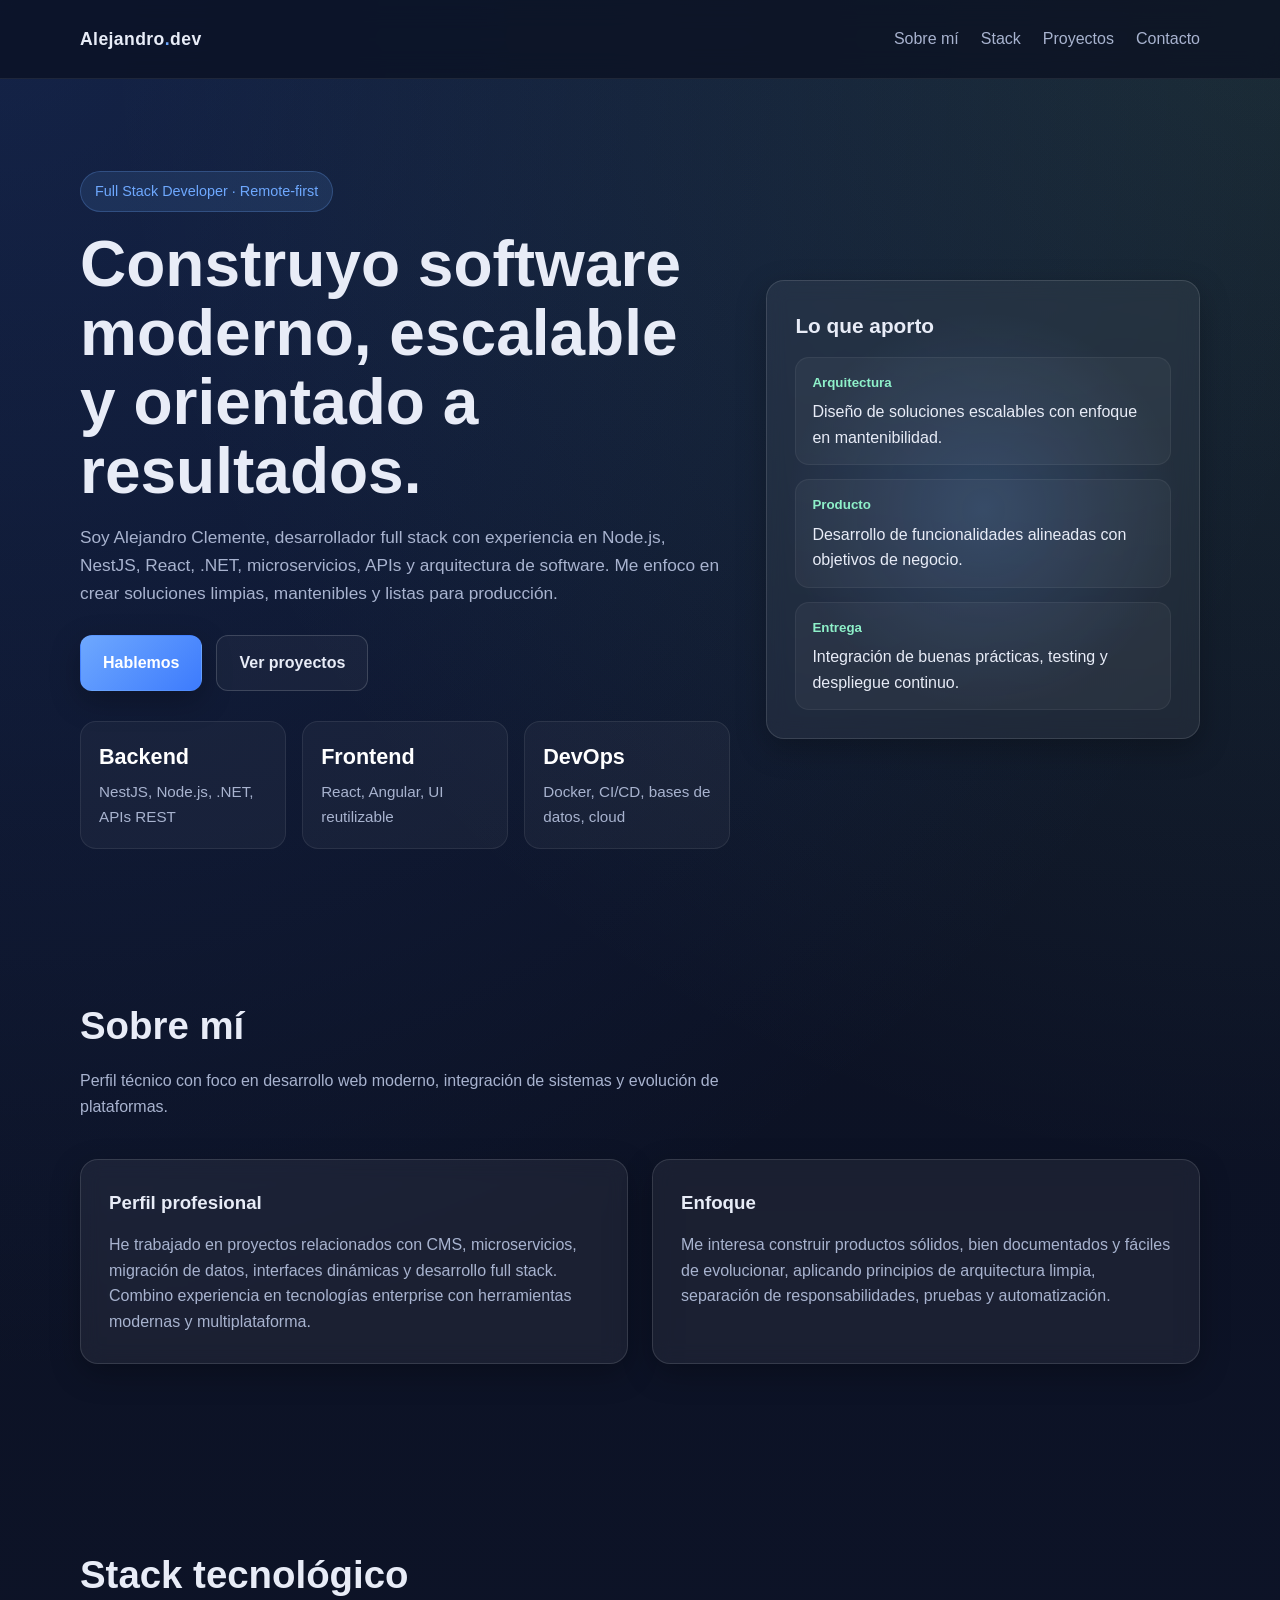
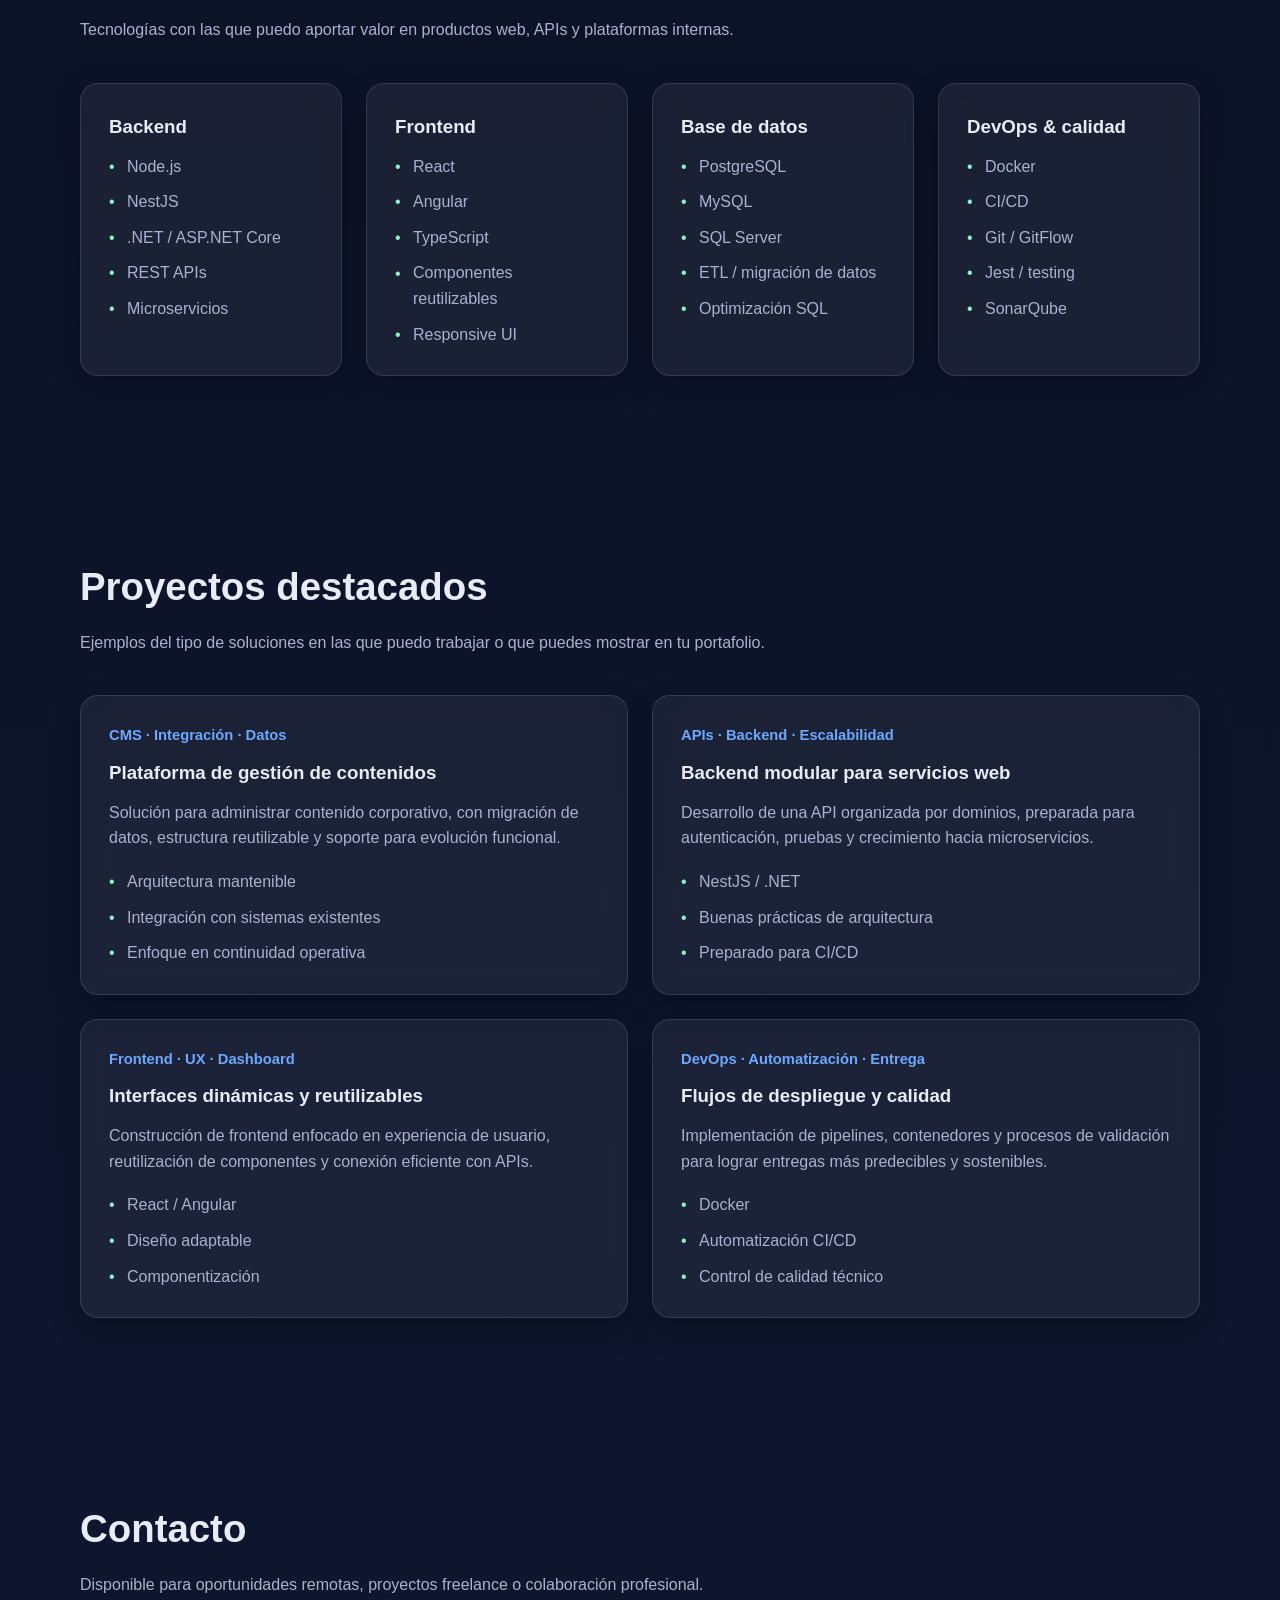
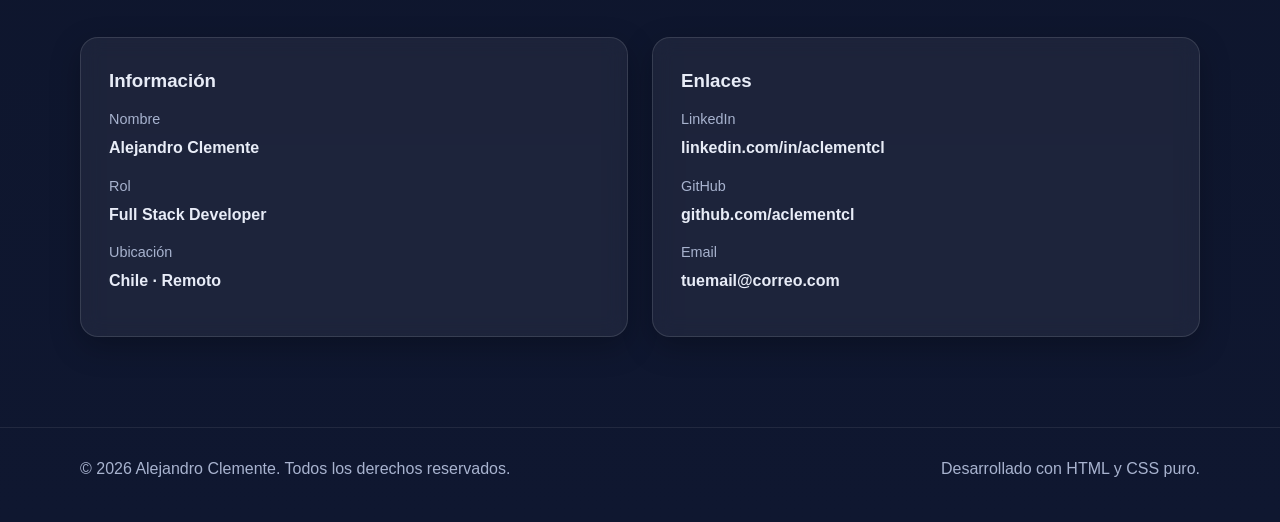
==== index.html @ 904a1b45 "Initial commit" ====
<!DOCTYPE html>
<html lang="es">

<head>
    <meta charset="UTF-8" />
    <meta name="viewport" content="width=device-width, initial-scale=1.0" />
    <title>Alejandro Clemente | Full Stack Developer</title>
    <meta name="description"
        content="Portafolio profesional de Alejandro Clemente, Full Stack Developer especializado en Node.js, NestJS, React, .NET y arquitectura de software." />
    <link rel="stylesheet" href="styles.css">
</head>

<body>
    <header>
        <div class="container nav">
            <a href="#" class="logo">Alejandro<span>.</span>dev</a>
            <nav class="nav-links">
                <a href="#sobre-mi">Sobre mí</a>
                <a href="#skills">Stack</a>
                <a href="#proyectos">Proyectos</a>
                <a href="#contacto">Contacto</a>
            </nav>
        </div>
    </header>

    <main>
        <section class="hero">
            <div class="container hero-wrap">
                <div>
                    <div class="tag">Full Stack Developer · Remote-first</div>
                    <h1>Construyo software moderno, escalable y orientado a resultados.</h1>
                    <p>
                        Soy Alejandro Clemente, desarrollador full stack con experiencia en
                        Node.js, NestJS, React, .NET, microservicios, APIs y arquitectura de software.
                        Me enfoco en crear soluciones limpias, mantenibles y listas para producción.
                    </p>

                    <div class="hero-actions">
                        <a class="btn btn-primary" href="#contacto">Hablemos</a>
                        <a class="btn btn-secondary" href="#proyectos">Ver proyectos</a>
                    </div>

                    <div class="hero-stats">
                        <div class="stat">
                            <strong>Backend</strong>
                            <span>NestJS, Node.js, .NET, APIs REST</span>
                        </div>
                        <div class="stat">
                            <strong>Frontend</strong>
                            <span>React, Angular, UI reutilizable</span>
                        </div>
                        <div class="stat">
                            <strong>DevOps</strong>
                            <span>Docker, CI/CD, bases de datos, cloud</span>
                        </div>
                    </div>
                </div>

                <aside class="card hero-card">
                    <div class="hero-card-content">
                        <h3>Lo que aporto</h3>
                        <ul class="hero-list">
                            <li>
                                <small>Arquitectura</small>
                                Diseño de soluciones escalables con enfoque en mantenibilidad.
                            </li>
                            <li>
                                <small>Producto</small>
                                Desarrollo de funcionalidades alineadas con objetivos de negocio.
                            </li>
                            <li>
                                <small>Entrega</small>
                                Integración de buenas prácticas, testing y despliegue continuo.
                            </li>
                        </ul>
                    </div>
                </aside>
            </div>
        </section>

        <section id="sobre-mi" class="section">
            <div class="container">
                <h2 class="section-title">Sobre mí</h2>
                <p class="section-subtitle">
                    Perfil técnico con foco en desarrollo web moderno, integración de sistemas y evolución de
                    plataformas.
                </p>

                <div class="grid about-grid">
                    <div class="card">
                        <h3 style="margin-bottom: 14px;">Perfil profesional</h3>
                        <p style="color: var(--muted);">
                            He trabajado en proyectos relacionados con CMS, microservicios, migración de datos,
                            interfaces dinámicas y desarrollo full stack. Combino experiencia en tecnologías
                            enterprise con herramientas modernas y multiplataforma.
                        </p>
                    </div>

                    <div class="card">
                        <h3 style="margin-bottom: 14px;">Enfoque</h3>
                        <p style="color: var(--muted);">
                            Me interesa construir productos sólidos, bien documentados y fáciles de evolucionar,
                            aplicando principios de arquitectura limpia, separación de responsabilidades,
                            pruebas y automatización.
                        </p>
                    </div>
                </div>
            </div>
        </section>

        <section id="skills" class="section">
            <div class="container">
                <h2 class="section-title">Stack tecnológico</h2>
                <p class="section-subtitle">
                    Tecnologías con las que puedo aportar valor en productos web, APIs y plataformas internas.
                </p>

                <div class="grid skills-grid">
                    <div class="card skill-card">
                        <h3>Backend</h3>
                        <ul class="skill-list">
                            <li>Node.js</li>
                            <li>NestJS</li>
                            <li>.NET / ASP.NET Core</li>
                            <li>REST APIs</li>
                            <li>Microservicios</li>
                        </ul>
                    </div>

                    <div class="card skill-card">
                        <h3>Frontend</h3>
                        <ul class="skill-list">
                            <li>React</li>
                            <li>Angular</li>
                            <li>TypeScript</li>
                            <li>Componentes reutilizables</li>
                            <li>Responsive UI</li>
                        </ul>
                    </div>

                    <div class="card skill-card">
                        <h3>Base de datos</h3>
                        <ul class="skill-list">
                            <li>PostgreSQL</li>
                            <li>MySQL</li>
                            <li>SQL Server</li>
                            <li>ETL / migración de datos</li>
                            <li>Optimización SQL</li>
                        </ul>
                    </div>

                    <div class="card skill-card">
                        <h3>DevOps & calidad</h3>
                        <ul class="skill-list">
                            <li>Docker</li>
                            <li>CI/CD</li>
                            <li>Git / GitFlow</li>
                            <li>Jest / testing</li>
                            <li>SonarQube</li>
                        </ul>
                    </div>
                </div>
            </div>
        </section>

        <section id="proyectos" class="section">
            <div class="container">
                <h2 class="section-title">Proyectos destacados</h2>
                <p class="section-subtitle">
                    Ejemplos del tipo de soluciones en las que puedo trabajar o que puedes mostrar en tu portafolio.
                </p>

                <div class="grid projects-grid">
                    <article class="card project-card">
                        <div class="project-meta">CMS · Integración · Datos</div>
                        <h3>Plataforma de gestión de contenidos</h3>
                        <p>
                            Solución para administrar contenido corporativo, con migración de datos,
                            estructura reutilizable y soporte para evolución funcional.
                        </p>
                        <ul class="project-list">
                            <li>Arquitectura mantenible</li>
                            <li>Integración con sistemas existentes</li>
                            <li>Enfoque en continuidad operativa</li>
                        </ul>
                    </article>

                    <article class="card project-card">
                        <div class="project-meta">APIs · Backend · Escalabilidad</div>
                        <h3>Backend modular para servicios web</h3>
                        <p>
                            Desarrollo de una API organizada por dominios, preparada para autenticación,
                            pruebas y crecimiento hacia microservicios.
                        </p>
                        <ul class="project-list">
                            <li>NestJS / .NET</li>
                            <li>Buenas prácticas de arquitectura</li>
                            <li>Preparado para CI/CD</li>
                        </ul>
                    </article>

                    <article class="card project-card">
                        <div class="project-meta">Frontend · UX · Dashboard</div>
                        <h3>Interfaces dinámicas y reutilizables</h3>
                        <p>
                            Construcción de frontend enfocado en experiencia de usuario, reutilización
                            de componentes y conexión eficiente con APIs.
                        </p>
                        <ul class="project-list">
                            <li>React / Angular</li>
                            <li>Diseño adaptable</li>
                            <li>Componentización</li>
                        </ul>
                    </article>

                    <article class="card project-card">
                        <div class="project-meta">DevOps · Automatización · Entrega</div>
                        <h3>Flujos de despliegue y calidad</h3>
                        <p>
                            Implementación de pipelines, contenedores y procesos de validación para
                            lograr entregas más predecibles y sostenibles.
                        </p>
                        <ul class="project-list">
                            <li>Docker</li>
                            <li>Automatización CI/CD</li>
                            <li>Control de calidad técnico</li>
                        </ul>
                    </article>
                </div>
            </div>
        </section>

        <section id="contacto" class="section">
            <div class="container">
                <h2 class="section-title">Contacto</h2>
                <p class="section-subtitle">
                    Disponible para oportunidades remotas, proyectos freelance o colaboración profesional.
                </p>

                <div class="grid contact-grid">
                    <div class="card contact-card">
                        <h3>Información</h3>
                        <div class="contact-item">
                            <span class="contact-label">Nombre</span>
                            <span class="contact-value">Alejandro Clemente</span>
                        </div>
                        <div class="contact-item">
                            <span class="contact-label">Rol</span>
                            <span class="contact-value">Full Stack Developer</span>
                        </div>
                        <div class="contact-item">
                            <span class="contact-label">Ubicación</span>
                            <span class="contact-value">Chile · Remoto</span>
                        </div>
                    </div>

                    <div class="card contact-card">
                        <h3>Enlaces</h3>
                        <div class="contact-item">
                            <span class="contact-label">LinkedIn</span>
                            <a class="contact-value" href="https://linkedin.com/in/aclementcl" target="_blank"
                                rel="noopener noreferrer">
                                linkedin.com/in/aclementcl
                            </a>
                        </div>
                        <div class="contact-item">
                            <span class="contact-label">GitHub</span>
                            <a class="contact-value" href="https://github.com/aclementcl" target="_blank"
                                rel="noopener noreferrer">
                                github.com/aclementcl
                            </a>
                        </div>
                        <div class="contact-item">
                            <span class="contact-label">Email</span>
                            <a class="contact-value" href="mailto:tuemail@correo.com">
                                tuemail@correo.com
                            </a>
                        </div>
                    </div>
                </div>
            </div>
        </section>
    </main>

    <footer>
        <div class="container footer-wrap">
            <span>© 2026 Alejandro Clemente. Todos los derechos reservados.</span>
            <span>Desarrollado con HTML y CSS puro.</span>
        </div>
    </footer>
</body>

</html>
---- styles.css ----
:root {
    --bg: #0b1020;
    --bg-soft: #121a31;
    --card: rgba(255, 255, 255, 0.06);
    --card-border: rgba(255, 255, 255, 0.12);
    --text: #e8ecf7;
    --muted: #a8b3cf;
    --primary: #6ea8fe;
    --primary-strong: #3d7bfd;
    --accent: #8ef0c9;
    --shadow: 0 10px 30px rgba(0, 0, 0, 0.25);
    --max-width: 1120px;
    --radius: 18px;
}

* {
    box-sizing: border-box;
    margin: 0;
    padding: 0;
}

html {
    scroll-behavior: smooth;
}

body {
    font-family: Inter, -apple-system, BlinkMacSystemFont, "Segoe UI", Roboto, sans-serif;
    background:
        radial-gradient(circle at top left, rgba(61, 123, 253, 0.18), transparent 35%),
        radial-gradient(circle at top right, rgba(142, 240, 201, 0.12), transparent 30%),
        linear-gradient(180deg, #0b1020 0%, #0f1730 100%);
    color: var(--text);
    line-height: 1.6;
}

a {
    color: inherit;
    text-decoration: none;
}

img {
    max-width: 100%;
    display: block;
}

.container {
    width: min(92%, var(--max-width));
    margin: 0 auto;
}

.section {
    padding: 90px 0;
}

.section-title {
    font-size: clamp(1.8rem, 3vw, 2.5rem);
    margin-bottom: 12px;
}

.section-subtitle {
    color: var(--muted);
    max-width: 720px;
    margin-bottom: 40px;
}

.tag {
    display: inline-flex;
    align-items: center;
    gap: 8px;
    background: rgba(110, 168, 254, 0.12);
    border: 1px solid rgba(110, 168, 254, 0.25);
    color: var(--primary);
    padding: 8px 14px;
    border-radius: 999px;
    font-size: 0.9rem;
    margin-bottom: 18px;
}

.btn {
    display: inline-block;
    padding: 14px 22px;
    border-radius: 12px;
    font-weight: 600;
    transition: 0.25s ease;
    border: 1px solid transparent;
}

.btn-primary {
    background: linear-gradient(135deg, var(--primary), var(--primary-strong));
    color: white;
    box-shadow: var(--shadow);
}

.btn-primary:hover {
    transform: translateY(-2px);
    filter: brightness(1.05);
}

.btn-secondary {
    border-color: rgba(255, 255, 255, 0.16);
    background: rgba(255, 255, 255, 0.04);
    color: var(--text);
}

.btn-secondary:hover {
    transform: translateY(-2px);
    border-color: rgba(255, 255, 255, 0.28);
}

.grid {
    display: grid;
    gap: 24px;
}

.card {
    background: var(--card);
    border: 1px solid var(--card-border);
    border-radius: var(--radius);
    padding: 28px;
    backdrop-filter: blur(10px);
    box-shadow: var(--shadow);
}

header {
    position: sticky;
    top: 0;
    z-index: 20;
    background: rgba(11, 16, 32, 0.72);
    backdrop-filter: blur(14px);
    border-bottom: 1px solid rgba(255, 255, 255, 0.08);
}

.nav {
    display: flex;
    justify-content: space-between;
    align-items: center;
    min-height: 78px;
}

.logo {
    font-weight: 800;
    letter-spacing: 0.4px;
    font-size: 1.1rem;
}

.logo span {
    color: var(--primary);
}

.nav-links {
    display: flex;
    gap: 22px;
    align-items: center;
}

.nav-links a {
    color: var(--muted);
    font-weight: 500;
    transition: 0.2s ease;
}

.nav-links a:hover {
    color: var(--text);
}

.hero {
    padding: 92px 0 56px;
}

.hero-wrap {
    display: grid;
    grid-template-columns: 1.2fr 0.8fr;
    gap: 36px;
    align-items: center;
}

.hero h1 {
    font-size: clamp(2.5rem, 5vw, 4.5rem);
    line-height: 1.08;
    margin-bottom: 18px;
}

.hero p {
    color: var(--muted);
    font-size: 1.08rem;
    max-width: 760px;
    margin-bottom: 28px;
}

.hero-actions {
    display: flex;
    flex-wrap: wrap;
    gap: 14px;
    margin-bottom: 30px;
}

.hero-stats {
    display: grid;
    grid-template-columns: repeat(3, 1fr);
    gap: 16px;
    margin-top: 16px;
}

.stat {
    padding: 18px;
    border-radius: 16px;
    background: rgba(255, 255, 255, 0.04);
    border: 1px solid rgba(255, 255, 255, 0.08);
}

.stat strong {
    display: block;
    font-size: 1.35rem;
    margin-bottom: 4px;
    color: white;
}

.stat span {
    color: var(--muted);
    font-size: 0.95rem;
}

.hero-card {
    position: relative;
    overflow: hidden;
}

.hero-card::before {
    content: "";
    position: absolute;
    inset: -40%;
    background: radial-gradient(circle, rgba(110, 168, 254, 0.18), transparent 35%);
    pointer-events: none;
}

.hero-card-content {
    position: relative;
    z-index: 1;
}

.hero-card h3 {
    margin-bottom: 14px;
    font-size: 1.3rem;
}

.hero-list {
    list-style: none;
    display: grid;
    gap: 14px;
}

.hero-list li {
    padding: 14px 16px;
    background: rgba(255, 255, 255, 0.04);
    border-radius: 14px;
    border: 1px solid rgba(255, 255, 255, 0.06);
}

.hero-list small {
    display: block;
    color: var(--accent);
    margin-bottom: 6px;
    font-weight: 600;
}

.about-grid,
.projects-grid,
.contact-grid {
    grid-template-columns: repeat(2, 1fr);
}

.skills-grid {
    grid-template-columns: repeat(4, 1fr);
}

.skill-card h3,
.project-card h3,
.contact-card h3 {
    margin-bottom: 12px;
}

.skill-list,
.project-list {
    list-style: none;
    display: grid;
    gap: 10px;
}

.skill-list li,
.project-list li {
    color: var(--muted);
    position: relative;
    padding-left: 18px;
}

.skill-list li::before,
.project-list li::before {
    content: "•";
    position: absolute;
    left: 0;
    color: var(--accent);
}

.project-meta {
    color: var(--primary);
    font-size: 0.92rem;
    font-weight: 600;
    margin-bottom: 10px;
}

.project-card p {
    color: var(--muted);
    margin-bottom: 18px;
}

.contact-item {
    margin-bottom: 14px;
}

.contact-label {
    display: block;
    color: var(--muted);
    font-size: 0.9rem;
    margin-bottom: 4px;
}

.contact-value {
    font-weight: 600;
    color: var(--text);
}

footer {
    padding: 28px 0 40px;
    color: var(--muted);
    border-top: 1px solid rgba(255, 255, 255, 0.08);
}

.footer-wrap {
    display: flex;
    justify-content: space-between;
    gap: 16px;
    flex-wrap: wrap;
}

@media (max-width: 980px) {

    .hero-wrap,
    .about-grid,
    .projects-grid,
    .contact-grid,
    .skills-grid {
        grid-template-columns: 1fr;
    }

    .hero-stats {
        grid-template-columns: 1fr;
    }
}

@media (max-width: 720px) {
    .nav {
        flex-direction: column;
        gap: 14px;
        padding: 16px 0;
    }

    .nav-links {
        flex-wrap: wrap;
        justify-content: center;
    }

    .hero {
        padding-top: 60px;
    }
}
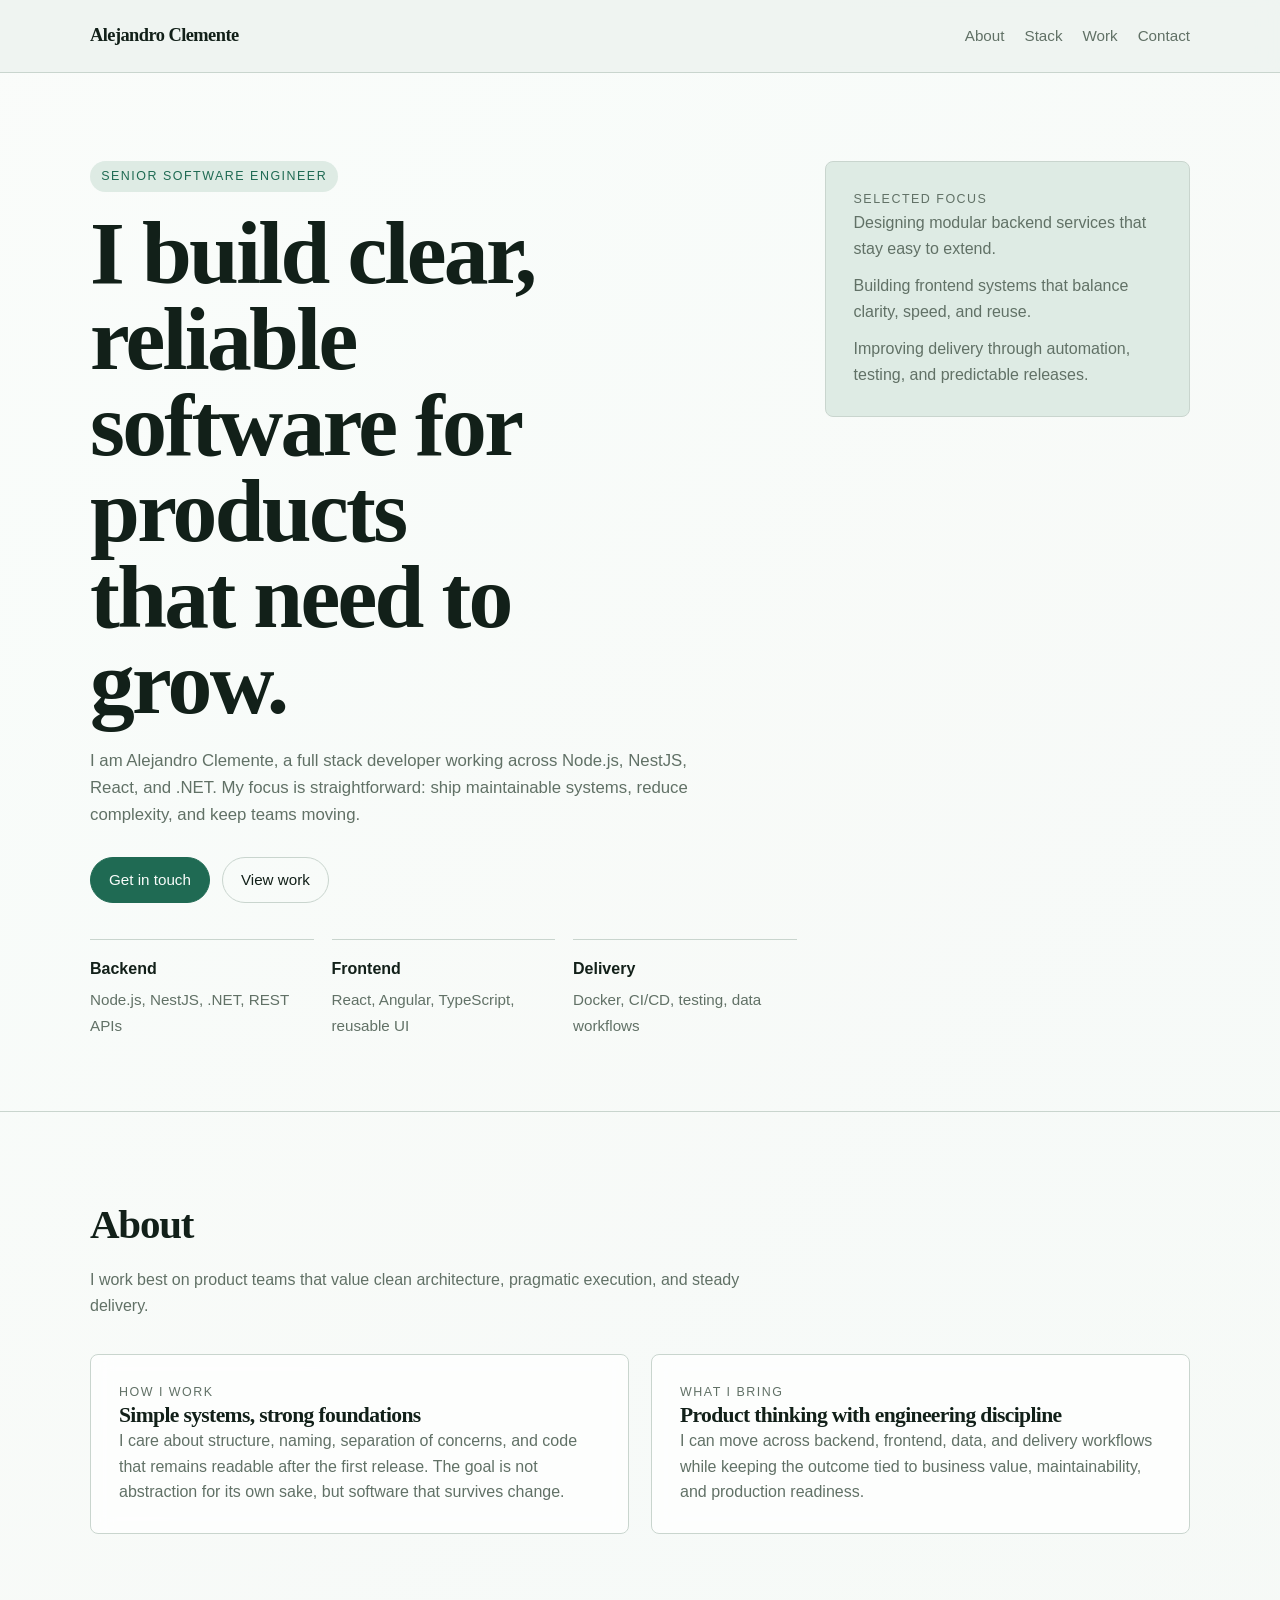
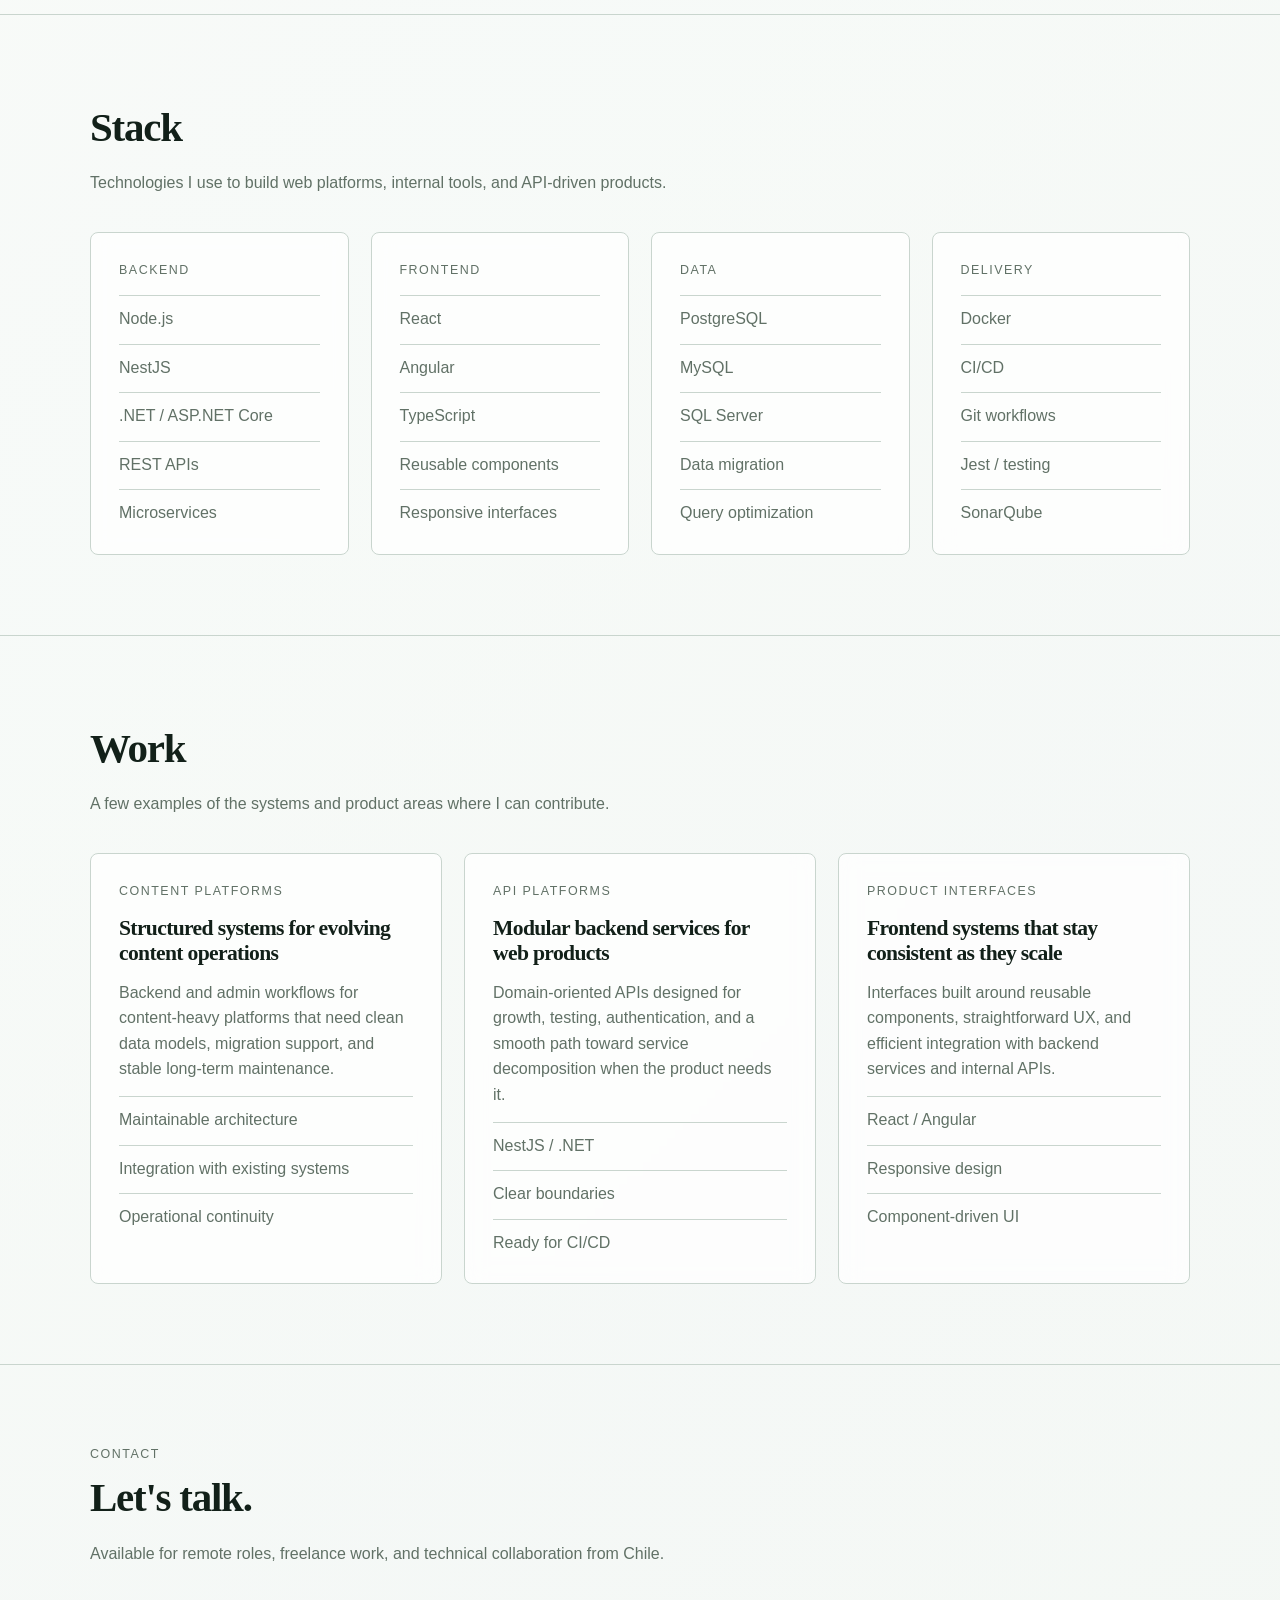
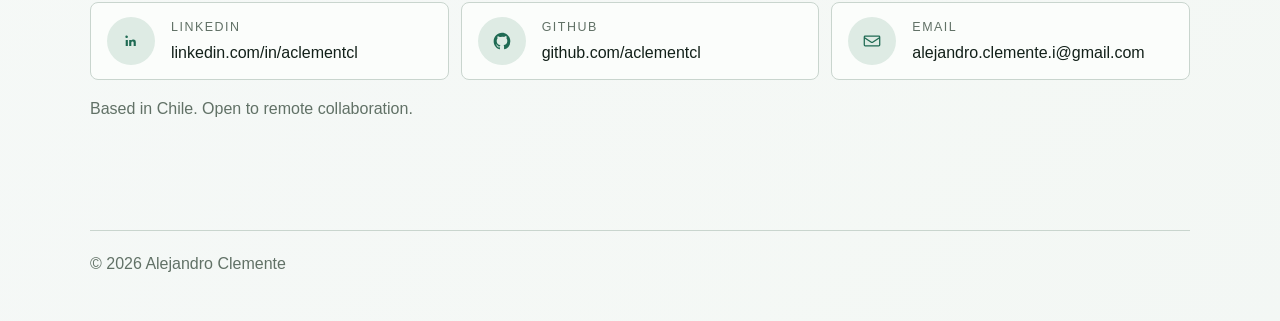
==== commit d6cf19bc: "Adding js and parameters" ====
--- a/index.html
+++ b/index.html
@@ -1,293 +1,35 @@
 <!DOCTYPE html>
-<html lang="es">
+<html lang="en">
 
 <head>
     <meta charset="UTF-8" />
     <meta name="viewport" content="width=device-width, initial-scale=1.0" />
-    <title>Alejandro Clemente | Full Stack Developer</title>
-    <meta name="description"
-        content="Portafolio profesional de Alejandro Clemente, Full Stack Developer especializado en Node.js, NestJS, React, .NET y arquitectura de software." />
+    <title>Alejandro Clemente | Senior Software Engineer</title>
+    <meta name="description" content="Portfolio of Alejandro Clemente." />
     <link rel="stylesheet" href="styles.css">
 </head>
 
 <body>
     <header>
         <div class="container nav">
-            <a href="#" class="logo">Alejandro<span>.</span>dev</a>
-            <nav class="nav-links">
-                <a href="#sobre-mi">Sobre mí</a>
-                <a href="#skills">Stack</a>
-                <a href="#proyectos">Proyectos</a>
-                <a href="#contacto">Contacto</a>
-            </nav>
+            <a href="#" class="logo" id="site-logo">Alejandro Clemente</a>
+            <nav class="nav-links" aria-label="Primary" id="site-nav"></nav>
         </div>
     </header>
 
-    <main>
-        <section class="hero">
-            <div class="container hero-wrap">
-                <div>
-                    <div class="tag">Full Stack Developer · Remote-first</div>
-                    <h1>Construyo software moderno, escalable y orientado a resultados.</h1>
-                    <p>
-                        Soy Alejandro Clemente, desarrollador full stack con experiencia en
-                        Node.js, NestJS, React, .NET, microservicios, APIs y arquitectura de software.
-                        Me enfoco en crear soluciones limpias, mantenibles y listas para producción.
-                    </p>
-
-                    <div class="hero-actions">
-                        <a class="btn btn-primary" href="#contacto">Hablemos</a>
-                        <a class="btn btn-secondary" href="#proyectos">Ver proyectos</a>
-                    </div>
-
-                    <div class="hero-stats">
-                        <div class="stat">
-                            <strong>Backend</strong>
-                            <span>NestJS, Node.js, .NET, APIs REST</span>
-                        </div>
-                        <div class="stat">
-                            <strong>Frontend</strong>
-                            <span>React, Angular, UI reutilizable</span>
-                        </div>
-                        <div class="stat">
-                            <strong>DevOps</strong>
-                            <span>Docker, CI/CD, bases de datos, cloud</span>
-                        </div>
-                    </div>
-                </div>
-
-                <aside class="card hero-card">
-                    <div class="hero-card-content">
-                        <h3>Lo que aporto</h3>
-                        <ul class="hero-list">
-                            <li>
-                                <small>Arquitectura</small>
-                                Diseño de soluciones escalables con enfoque en mantenibilidad.
-                            </li>
-                            <li>
-                                <small>Producto</small>
-                                Desarrollo de funcionalidades alineadas con objetivos de negocio.
-                            </li>
-                            <li>
-                                <small>Entrega</small>
-                                Integración de buenas prácticas, testing y despliegue continuo.
-                            </li>
-                        </ul>
-                    </div>
-                </aside>
-            </div>
-        </section>
-
-        <section id="sobre-mi" class="section">
-            <div class="container">
-                <h2 class="section-title">Sobre mí</h2>
-                <p class="section-subtitle">
-                    Perfil técnico con foco en desarrollo web moderno, integración de sistemas y evolución de
-                    plataformas.
-                </p>
-
-                <div class="grid about-grid">
-                    <div class="card">
-                        <h3 style="margin-bottom: 14px;">Perfil profesional</h3>
-                        <p style="color: var(--muted);">
-                            He trabajado en proyectos relacionados con CMS, microservicios, migración de datos,
-                            interfaces dinámicas y desarrollo full stack. Combino experiencia en tecnologías
-                            enterprise con herramientas modernas y multiplataforma.
-                        </p>
-                    </div>
-
-                    <div class="card">
-                        <h3 style="margin-bottom: 14px;">Enfoque</h3>
-                        <p style="color: var(--muted);">
-                            Me interesa construir productos sólidos, bien documentados y fáciles de evolucionar,
-                            aplicando principios de arquitectura limpia, separación de responsabilidades,
-                            pruebas y automatización.
-                        </p>
-                    </div>
-                </div>
-            </div>
-        </section>
-
-        <section id="skills" class="section">
-            <div class="container">
-                <h2 class="section-title">Stack tecnológico</h2>
-                <p class="section-subtitle">
-                    Tecnologías con las que puedo aportar valor en productos web, APIs y plataformas internas.
-                </p>
-
-                <div class="grid skills-grid">
-                    <div class="card skill-card">
-                        <h3>Backend</h3>
-                        <ul class="skill-list">
-                            <li>Node.js</li>
-                            <li>NestJS</li>
-                            <li>.NET / ASP.NET Core</li>
-                            <li>REST APIs</li>
-                            <li>Microservicios</li>
-                        </ul>
-                    </div>
-
-                    <div class="card skill-card">
-                        <h3>Frontend</h3>
-                        <ul class="skill-list">
-                            <li>React</li>
-                            <li>Angular</li>
-                            <li>TypeScript</li>
-                            <li>Componentes reutilizables</li>
-                            <li>Responsive UI</li>
-                        </ul>
-                    </div>
-
-                    <div class="card skill-card">
-                        <h3>Base de datos</h3>
-                        <ul class="skill-list">
-                            <li>PostgreSQL</li>
-                            <li>MySQL</li>
-                            <li>SQL Server</li>
-                            <li>ETL / migración de datos</li>
-                            <li>Optimización SQL</li>
-                        </ul>
-                    </div>
-
-                    <div class="card skill-card">
-                        <h3>DevOps & calidad</h3>
-                        <ul class="skill-list">
-                            <li>Docker</li>
-                            <li>CI/CD</li>
-                            <li>Git / GitFlow</li>
-                            <li>Jest / testing</li>
-                            <li>SonarQube</li>
-                        </ul>
-                    </div>
-                </div>
-            </div>
-        </section>
-
-        <section id="proyectos" class="section">
-            <div class="container">
-                <h2 class="section-title">Proyectos destacados</h2>
-                <p class="section-subtitle">
-                    Ejemplos del tipo de soluciones en las que puedo trabajar o que puedes mostrar en tu portafolio.
-                </p>
-
-                <div class="grid projects-grid">
-                    <article class="card project-card">
-                        <div class="project-meta">CMS · Integración · Datos</div>
-                        <h3>Plataforma de gestión de contenidos</h3>
-                        <p>
-                            Solución para administrar contenido corporativo, con migración de datos,
-                            estructura reutilizable y soporte para evolución funcional.
-                        </p>
-                        <ul class="project-list">
-                            <li>Arquitectura mantenible</li>
-                            <li>Integración con sistemas existentes</li>
-                            <li>Enfoque en continuidad operativa</li>
-                        </ul>
-                    </article>
-
-                    <article class="card project-card">
-                        <div class="project-meta">APIs · Backend · Escalabilidad</div>
-                        <h3>Backend modular para servicios web</h3>
-                        <p>
-                            Desarrollo de una API organizada por dominios, preparada para autenticación,
-                            pruebas y crecimiento hacia microservicios.
-                        </p>
-                        <ul class="project-list">
-                            <li>NestJS / .NET</li>
-                            <li>Buenas prácticas de arquitectura</li>
-                            <li>Preparado para CI/CD</li>
-                        </ul>
-                    </article>
-
-                    <article class="card project-card">
-                        <div class="project-meta">Frontend · UX · Dashboard</div>
-                        <h3>Interfaces dinámicas y reutilizables</h3>
-                        <p>
-                            Construcción de frontend enfocado en experiencia de usuario, reutilización
-                            de componentes y conexión eficiente con APIs.
-                        </p>
-                        <ul class="project-list">
-                            <li>React / Angular</li>
-                            <li>Diseño adaptable</li>
-                            <li>Componentización</li>
-                        </ul>
-                    </article>
-
-                    <article class="card project-card">
-                        <div class="project-meta">DevOps · Automatización · Entrega</div>
-                        <h3>Flujos de despliegue y calidad</h3>
-                        <p>
-                            Implementación de pipelines, contenedores y procesos de validación para
-                            lograr entregas más predecibles y sostenibles.
-                        </p>
-                        <ul class="project-list">
-                            <li>Docker</li>
-                            <li>Automatización CI/CD</li>
-                            <li>Control de calidad técnico</li>
-                        </ul>
-                    </article>
-                </div>
-            </div>
-        </section>
-
-        <section id="contacto" class="section">
-            <div class="container">
-                <h2 class="section-title">Contacto</h2>
-                <p class="section-subtitle">
-                    Disponible para oportunidades remotas, proyectos freelance o colaboración profesional.
-                </p>
-
-                <div class="grid contact-grid">
-                    <div class="card contact-card">
-                        <h3>Información</h3>
-                        <div class="contact-item">
-                            <span class="contact-label">Nombre</span>
-                            <span class="contact-value">Alejandro Clemente</span>
-                        </div>
-                        <div class="contact-item">
-                            <span class="contact-label">Rol</span>
-                            <span class="contact-value">Full Stack Developer</span>
-                        </div>
-                        <div class="contact-item">
-                            <span class="contact-label">Ubicación</span>
-                            <span class="contact-value">Chile · Remoto</span>
-                        </div>
-                    </div>
-
-                    <div class="card contact-card">
-                        <h3>Enlaces</h3>
-                        <div class="contact-item">
-                            <span class="contact-label">LinkedIn</span>
-                            <a class="contact-value" href="https://linkedin.com/in/aclementcl" target="_blank"
-                                rel="noopener noreferrer">
-                                linkedin.com/in/aclementcl
-                            </a>
-                        </div>
-                        <div class="contact-item">
-                            <span class="contact-label">GitHub</span>
-                            <a class="contact-value" href="https://github.com/aclementcl" target="_blank"
-                                rel="noopener noreferrer">
-                                github.com/aclementcl
-                            </a>
-                        </div>
-                        <div class="contact-item">
-                            <span class="contact-label">Email</span>
-                            <a class="contact-value" href="mailto:tuemail@correo.com">
-                                tuemail@correo.com
-                            </a>
-                        </div>
-                    </div>
-                </div>
-            </div>
-        </section>
-    </main>
+    <main id="app" aria-live="polite"></main>
 
     <footer>
-        <div class="container footer-wrap">
-            <span>© 2026 Alejandro Clemente. Todos los derechos reservados.</span>
-            <span>Desarrollado con HTML y CSS puro.</span>
+        <div class="container footer-wrap" id="site-footer"></div>
+    </footer>
+
+    <noscript>
+        <div class="container no-js-message">
+            JavaScript is required to render this site.
         </div>
-    </footer>
+    </noscript>
+
+    <script type="module" src="script.js"></script>
 </body>
 
-</html>+</html>
--- a/styles.css
+++ b/styles.css
@@ -1,16 +1,14 @@
 :root {
-    --bg: #0b1020;
-    --bg-soft: #121a31;
-    --card: rgba(255, 255, 255, 0.06);
-    --card-border: rgba(255, 255, 255, 0.12);
-    --text: #e8ecf7;
-    --muted: #a8b3cf;
-    --primary: #6ea8fe;
-    --primary-strong: #3d7bfd;
-    --accent: #8ef0c9;
-    --shadow: 0 10px 30px rgba(0, 0, 0, 0.25);
-    --max-width: 1120px;
-    --radius: 18px;
+    --bg: #edf3ef;
+    --surface: rgba(255, 255, 255, 0.74);
+    --surface-strong: #fbfdfb;
+    --line: #c9d5ce;
+    --text: #122019;
+    --muted: #617166;
+    --accent: #1f6a53;
+    --accent-soft: #deebe4;
+    --max-width: 1100px;
+    --radius: 8px;
 }
 
 * {
@@ -24,13 +22,21 @@
 }
 
 body {
-    font-family: Inter, -apple-system, BlinkMacSystemFont, "Segoe UI", Roboto, sans-serif;
+    font-family: "Avenir Next", "Helvetica Neue", Helvetica, sans-serif;
     background:
-        radial-gradient(circle at top left, rgba(61, 123, 253, 0.18), transparent 35%),
-        radial-gradient(circle at top right, rgba(142, 240, 201, 0.12), transparent 30%),
-        linear-gradient(180deg, #0b1020 0%, #0f1730 100%);
+        linear-gradient(180deg, rgba(255, 255, 255, 0.35), rgba(255, 255, 255, 0.35)),
+        linear-gradient(135deg, #f7fbf8 0%, var(--bg) 100%);
     color: var(--text);
     line-height: 1.6;
+}
+
+h1,
+h2,
+h3,
+.logo {
+    font-family: "Iowan Old Style", "Palatino Linotype", "Book Antiqua", serif;
+    font-weight: 600;
+    letter-spacing: -0.03em;
 }
 
 a {
@@ -38,8 +44,7 @@
     text-decoration: none;
 }
 
-img {
-    max-width: 100%;
+noscript {
     display: block;
 }
 
@@ -49,170 +54,170 @@
 }
 
 .section {
-    padding: 90px 0;
+    padding: 80px 0;
+    border-top: 1px solid var(--line);
 }
 
 .section-title {
-    font-size: clamp(1.8rem, 3vw, 2.5rem);
-    margin-bottom: 12px;
+    font-size: clamp(2rem, 3.2vw, 3rem);
+    margin-bottom: 10px;
 }
 
 .section-subtitle {
-    color: var(--muted);
-    max-width: 720px;
-    margin-bottom: 40px;
+    max-width: 680px;
+    color: var(--muted);
+    margin-bottom: 36px;
+}
+
+.eyebrow,
+.tag,
+.project-meta,
+.contact-platform {
+    color: var(--muted);
+    font-size: 0.78rem;
+    letter-spacing: 0.12em;
+    text-transform: uppercase;
 }
 
 .tag {
+    display: inline-block;
+    margin-bottom: 18px;
+    padding: 0.35rem 0.7rem;
+    border-radius: 999px;
+    background: var(--accent-soft);
+    color: var(--accent);
+}
+
+.btn {
     display: inline-flex;
     align-items: center;
-    gap: 8px;
-    background: rgba(110, 168, 254, 0.12);
-    border: 1px solid rgba(110, 168, 254, 0.25);
-    color: var(--primary);
-    padding: 8px 14px;
+    justify-content: center;
+    min-height: 46px;
+    padding: 0 18px;
+    border: 1px solid var(--line);
     border-radius: 999px;
-    font-size: 0.9rem;
-    margin-bottom: 18px;
-}
-
-.btn {
-    display: inline-block;
-    padding: 14px 22px;
-    border-radius: 12px;
-    font-weight: 600;
-    transition: 0.25s ease;
-    border: 1px solid transparent;
+    font-size: 0.95rem;
+    transition: background-color 0.2s ease, border-color 0.2s ease, color 0.2s ease;
 }
 
 .btn-primary {
-    background: linear-gradient(135deg, var(--primary), var(--primary-strong));
-    color: white;
-    box-shadow: var(--shadow);
+    background: var(--accent);
+    border-color: var(--accent);
+    color: #f8fcfa;
 }
 
 .btn-primary:hover {
-    transform: translateY(-2px);
-    filter: brightness(1.05);
+    background: #174f3e;
+    border-color: #174f3e;
 }
 
 .btn-secondary {
-    border-color: rgba(255, 255, 255, 0.16);
-    background: rgba(255, 255, 255, 0.04);
+    background: transparent;
     color: var(--text);
 }
 
 .btn-secondary:hover {
-    transform: translateY(-2px);
-    border-color: rgba(255, 255, 255, 0.28);
+    background: var(--accent-soft);
+    border-color: var(--accent-soft);
 }
 
 .grid {
     display: grid;
-    gap: 24px;
+    gap: 22px;
 }
 
 .card {
-    background: var(--card);
-    border: 1px solid var(--card-border);
+    background: var(--surface);
+    border: 1px solid var(--line);
     border-radius: var(--radius);
     padding: 28px;
     backdrop-filter: blur(10px);
-    box-shadow: var(--shadow);
 }
 
 header {
     position: sticky;
     top: 0;
-    z-index: 20;
-    background: rgba(11, 16, 32, 0.72);
-    backdrop-filter: blur(14px);
-    border-bottom: 1px solid rgba(255, 255, 255, 0.08);
+    z-index: 10;
+    background: rgba(237, 243, 239, 0.88);
+    border-bottom: 1px solid var(--line);
+    backdrop-filter: blur(10px);
 }
 
 .nav {
     display: flex;
+    align-items: center;
     justify-content: space-between;
-    align-items: center;
-    min-height: 78px;
+    min-height: 72px;
+    gap: 24px;
 }
 
 .logo {
-    font-weight: 800;
-    letter-spacing: 0.4px;
-    font-size: 1.1rem;
-}
-
-.logo span {
-    color: var(--primary);
+    font-size: 1.15rem;
 }
 
 .nav-links {
     display: flex;
-    gap: 22px;
-    align-items: center;
+    flex-wrap: wrap;
+    gap: 20px;
 }
 
 .nav-links a {
     color: var(--muted);
-    font-weight: 500;
-    transition: 0.2s ease;
+    font-size: 0.95rem;
 }
 
 .nav-links a:hover {
-    color: var(--text);
+    color: var(--accent);
 }
 
 .hero {
-    padding: 92px 0 56px;
+    padding: 88px 0 72px;
 }
 
 .hero-wrap {
     display: grid;
-    grid-template-columns: 1.2fr 0.8fr;
-    gap: 36px;
-    align-items: center;
+    grid-template-columns: minmax(0, 1.45fr) minmax(280px, 0.75fr);
+    gap: 28px;
+    align-items: start;
 }
 
 .hero h1 {
-    font-size: clamp(2.5rem, 5vw, 4.5rem);
-    line-height: 1.08;
-    margin-bottom: 18px;
-}
-
-.hero p {
-    color: var(--muted);
-    font-size: 1.08rem;
-    max-width: 760px;
+    max-width: 10ch;
+    font-size: clamp(3rem, 7vw, 5.8rem);
+    line-height: 0.96;
+    margin-bottom: 22px;
+}
+
+.hero-text {
+    max-width: 640px;
+    color: var(--muted);
+    font-size: 1.05rem;
     margin-bottom: 28px;
 }
 
 .hero-actions {
     display: flex;
     flex-wrap: wrap;
-    gap: 14px;
-    margin-bottom: 30px;
+    gap: 12px;
+    margin-bottom: 36px;
 }
 
 .hero-stats {
     display: grid;
-    grid-template-columns: repeat(3, 1fr);
-    gap: 16px;
-    margin-top: 16px;
+    grid-template-columns: repeat(3, minmax(0, 1fr));
+    gap: 18px;
 }
 
 .stat {
-    padding: 18px;
-    border-radius: 16px;
-    background: rgba(255, 255, 255, 0.04);
-    border: 1px solid rgba(255, 255, 255, 0.08);
+    padding-top: 16px;
+    border-top: 1px solid var(--line);
 }
 
 .stat strong {
     display: block;
-    font-size: 1.35rem;
-    margin-bottom: 4px;
-    color: white;
+    margin-bottom: 6px;
+    font-size: 1rem;
+    font-weight: 600;
 }
 
 .stat span {
@@ -221,118 +226,155 @@
 }
 
 .hero-card {
-    position: relative;
-    overflow: hidden;
-}
-
-.hero-card::before {
-    content: "";
-    position: absolute;
-    inset: -40%;
-    background: radial-gradient(circle, rgba(110, 168, 254, 0.18), transparent 35%);
-    pointer-events: none;
-}
-
-.hero-card-content {
-    position: relative;
-    z-index: 1;
-}
-
-.hero-card h3 {
-    margin-bottom: 14px;
-    font-size: 1.3rem;
-}
-
-.hero-list {
-    list-style: none;
-    display: grid;
-    gap: 14px;
-}
-
-.hero-list li {
-    padding: 14px 16px;
-    background: rgba(255, 255, 255, 0.04);
-    border-radius: 14px;
-    border: 1px solid rgba(255, 255, 255, 0.06);
-}
-
-.hero-list small {
-    display: block;
-    color: var(--accent);
-    margin-bottom: 6px;
-    font-weight: 600;
-}
-
-.about-grid,
-.projects-grid,
-.contact-grid {
-    grid-template-columns: repeat(2, 1fr);
-}
-
-.skills-grid {
-    grid-template-columns: repeat(4, 1fr);
-}
-
-.skill-card h3,
-.project-card h3,
-.contact-card h3 {
-    margin-bottom: 12px;
-}
-
+    background: var(--accent-soft);
+}
+
+.hero-list,
 .skill-list,
 .project-list {
     list-style: none;
     display: grid;
-    gap: 10px;
-}
-
+    gap: 12px;
+}
+
+.hero-list li,
 .skill-list li,
 .project-list li {
     color: var(--muted);
-    position: relative;
-    padding-left: 18px;
-}
-
-.skill-list li::before,
-.project-list li::before {
-    content: "•";
-    position: absolute;
-    left: 0;
+}
+
+.about-grid {
+    grid-template-columns: repeat(2, minmax(0, 1fr));
+}
+
+.skills-grid {
+    grid-template-columns: repeat(4, minmax(0, 1fr));
+}
+
+.projects-grid {
+    grid-template-columns: repeat(3, minmax(0, 1fr));
+}
+
+.skill-card,
+.project-card {
+    display: grid;
+    align-content: start;
+    gap: 14px;
+}
+
+.skill-list li,
+.project-list li {
+    padding-top: 10px;
+    border-top: 1px solid var(--line);
+}
+
+.project-meta {
     color: var(--accent);
 }
 
-.project-meta {
-    color: var(--primary);
-    font-size: 0.92rem;
-    font-weight: 600;
-    margin-bottom: 10px;
-}
-
-.project-card p {
-    color: var(--muted);
-    margin-bottom: 18px;
-}
-
-.contact-item {
-    margin-bottom: 14px;
-}
-
-.contact-label {
-    display: block;
-    color: var(--muted);
-    font-size: 0.9rem;
-    margin-bottom: 4px;
-}
-
-.contact-value {
-    font-weight: 600;
+.project-card h3,
+.about-grid h3 {
+    font-size: 1.35rem;
+    line-height: 1.15;
+}
+
+.project-card p,
+.about-grid p:not(.eyebrow) {
+    color: var(--muted);
+}
+
+.contact-shell {
+    max-width: 100%;
+}
+
+.contact-links {
+    display: grid;
+    grid-template-columns: repeat(3, minmax(0, 1fr));
+    gap: 12px;
+}
+
+.contact-link {
+    display: grid;
+    grid-template-columns: 48px minmax(0, 1fr);
+    gap: 16px;
+    align-items: center;
+    padding: 14px 16px;
+    background: var(--surface-strong);
+    border: 1px solid var(--line);
+    border-radius: var(--radius);
+    transition: border-color 0.2s ease, background-color 0.2s ease, transform 0.2s ease;
+}
+
+.contact-link:hover {
+    border-color: var(--accent);
+    background: #f6fbf8;
+    transform: translateY(-1px);
+}
+
+.contact-icon {
+    display: grid;
+    place-items: center;
+    width: 48px;
+    height: 48px;
+    border-radius: 50%;
+    background: var(--accent-soft);
+    color: var(--accent);
+}
+
+.contact-icon svg {
+    width: 20px;
+    height: 20px;
+    fill: currentColor;
+}
+
+.contact-copy {
+    display: grid;
+    gap: 2px;
+}
+
+.contact-handle {
+    font-weight: 500;
     color: var(--text);
+    word-break: break-word;
+}
+
+.contact-note {
+    margin-top: 16px;
+    color: var(--muted);
+}
+
+.load-error,
+.no-js-message {
+    padding: 32px 0;
+}
+
+.load-notice {
+    position: fixed;
+    right: 20px;
+    bottom: 20px;
+    z-index: 30;
+    padding: 10px 14px;
+    border: 1px solid var(--line);
+    border-radius: 999px;
+    background: rgba(251, 253, 251, 0.96);
+    color: var(--muted);
+    font-size: 0.84rem;
+    box-shadow: 0 10px 24px rgba(18, 32, 25, 0.08);
+}
+
+.load-error h1 {
+    font-size: clamp(2rem, 4vw, 3rem);
+    margin: 10px 0 12px;
+}
+
+.load-error p,
+.no-js-message {
+    color: var(--muted);
 }
 
 footer {
-    padding: 28px 0 40px;
-    color: var(--muted);
-    border-top: 1px solid rgba(255, 255, 255, 0.08);
+    padding: 28px 0 44px;
+    color: var(--muted);
 }
 
 .footer-wrap {
@@ -340,36 +382,60 @@
     justify-content: space-between;
     gap: 16px;
     flex-wrap: wrap;
+    border-top: 1px solid var(--line);
+    padding-top: 20px;
 }
 
 @media (max-width: 980px) {
-
     .hero-wrap,
     .about-grid,
-    .projects-grid,
-    .contact-grid,
-    .skills-grid {
+    .skills-grid,
+    .projects-grid {
         grid-template-columns: 1fr;
+    }
+
+    .hero h1 {
+        max-width: 12ch;
+    }
+}
+
+@media (max-width: 720px) {
+    .nav {
+        min-height: auto;
+        padding: 16px 0;
+        flex-direction: column;
+        align-items: flex-start;
+    }
+
+    .hero {
+        padding-top: 64px;
     }
 
     .hero-stats {
         grid-template-columns: 1fr;
     }
-}
-
-@media (max-width: 720px) {
-    .nav {
-        flex-direction: column;
+
+    .section {
+        padding: 64px 0;
+    }
+
+    .contact-links {
+        grid-template-columns: 1fr;
+    }
+
+    .contact-link {
+        grid-template-columns: 44px minmax(0, 1fr);
         gap: 14px;
-        padding: 16px 0;
-    }
-
-    .nav-links {
-        flex-wrap: wrap;
-        justify-content: center;
-    }
-
-    .hero {
-        padding-top: 60px;
-    }
-}+    }
+
+    .contact-icon {
+        width: 44px;
+        height: 44px;
+    }
+
+    .load-notice {
+        right: 14px;
+        bottom: 14px;
+        max-width: calc(100vw - 28px);
+    }
+}
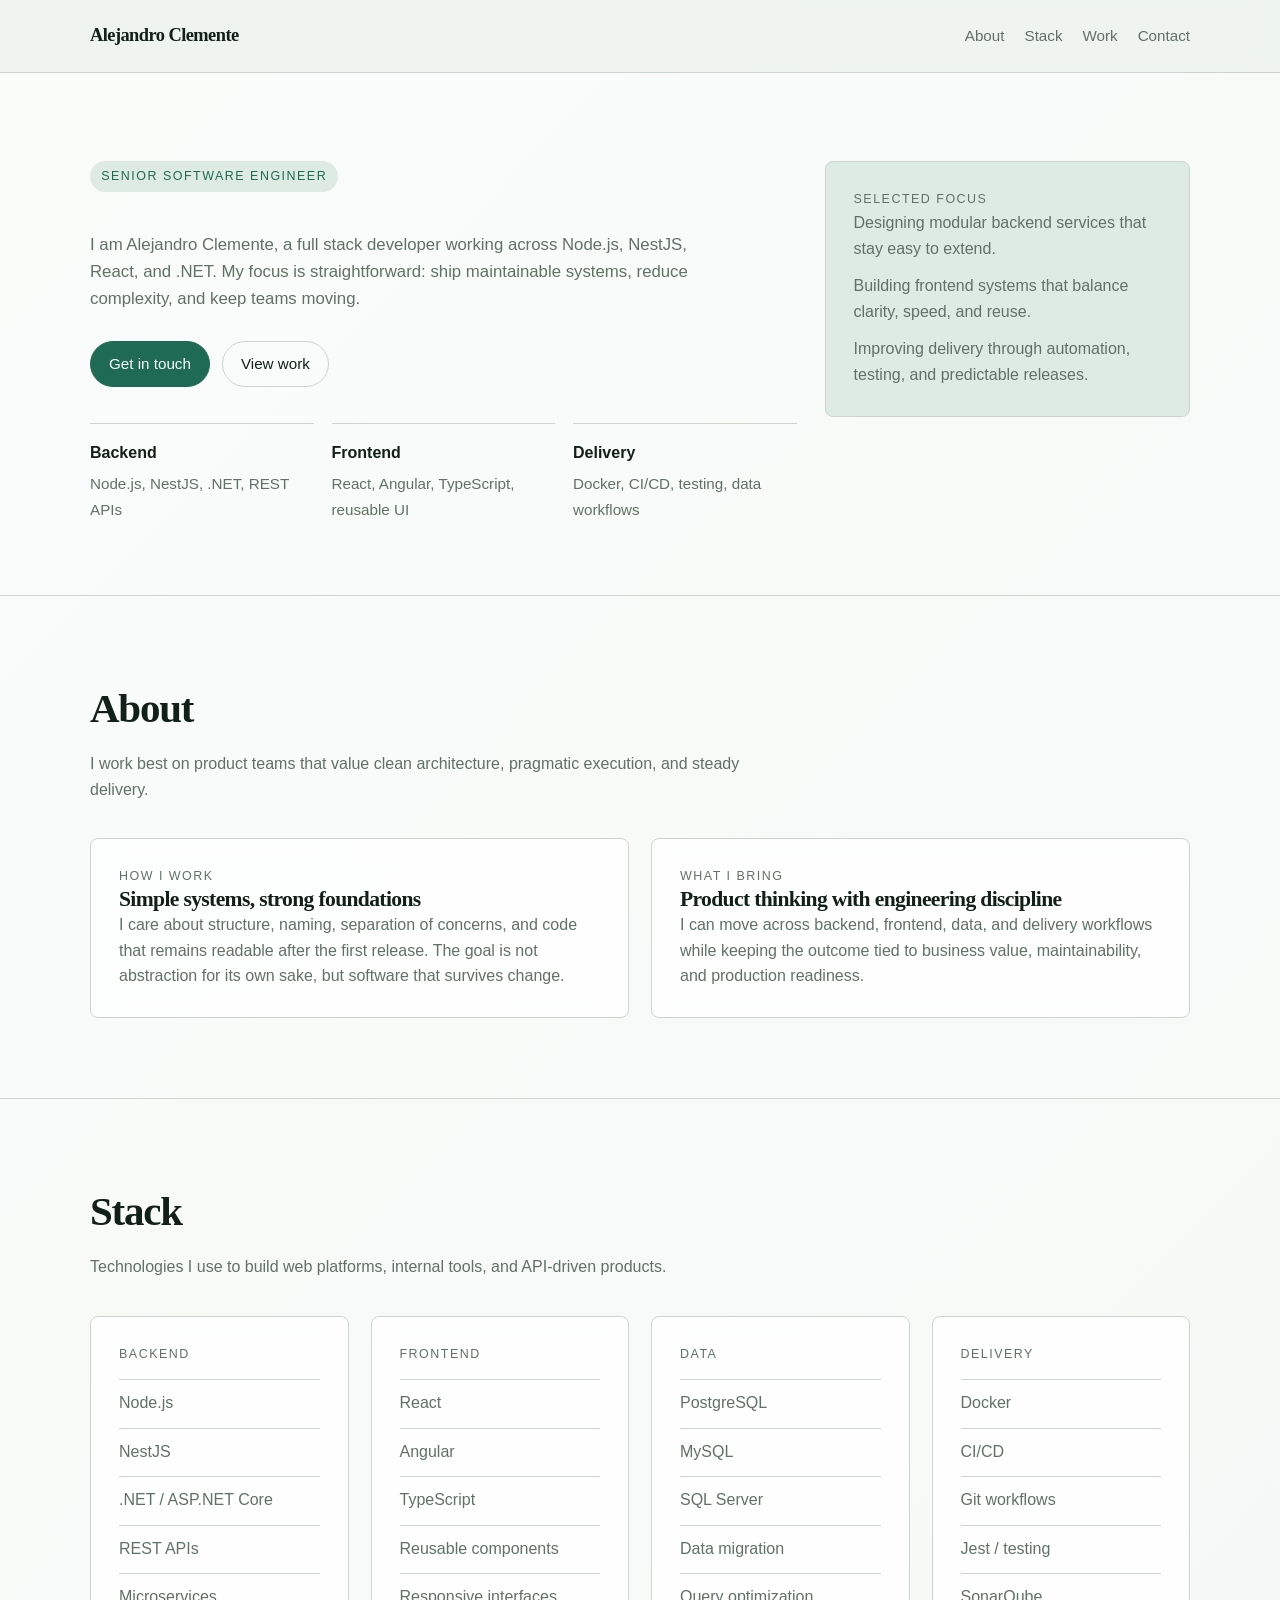
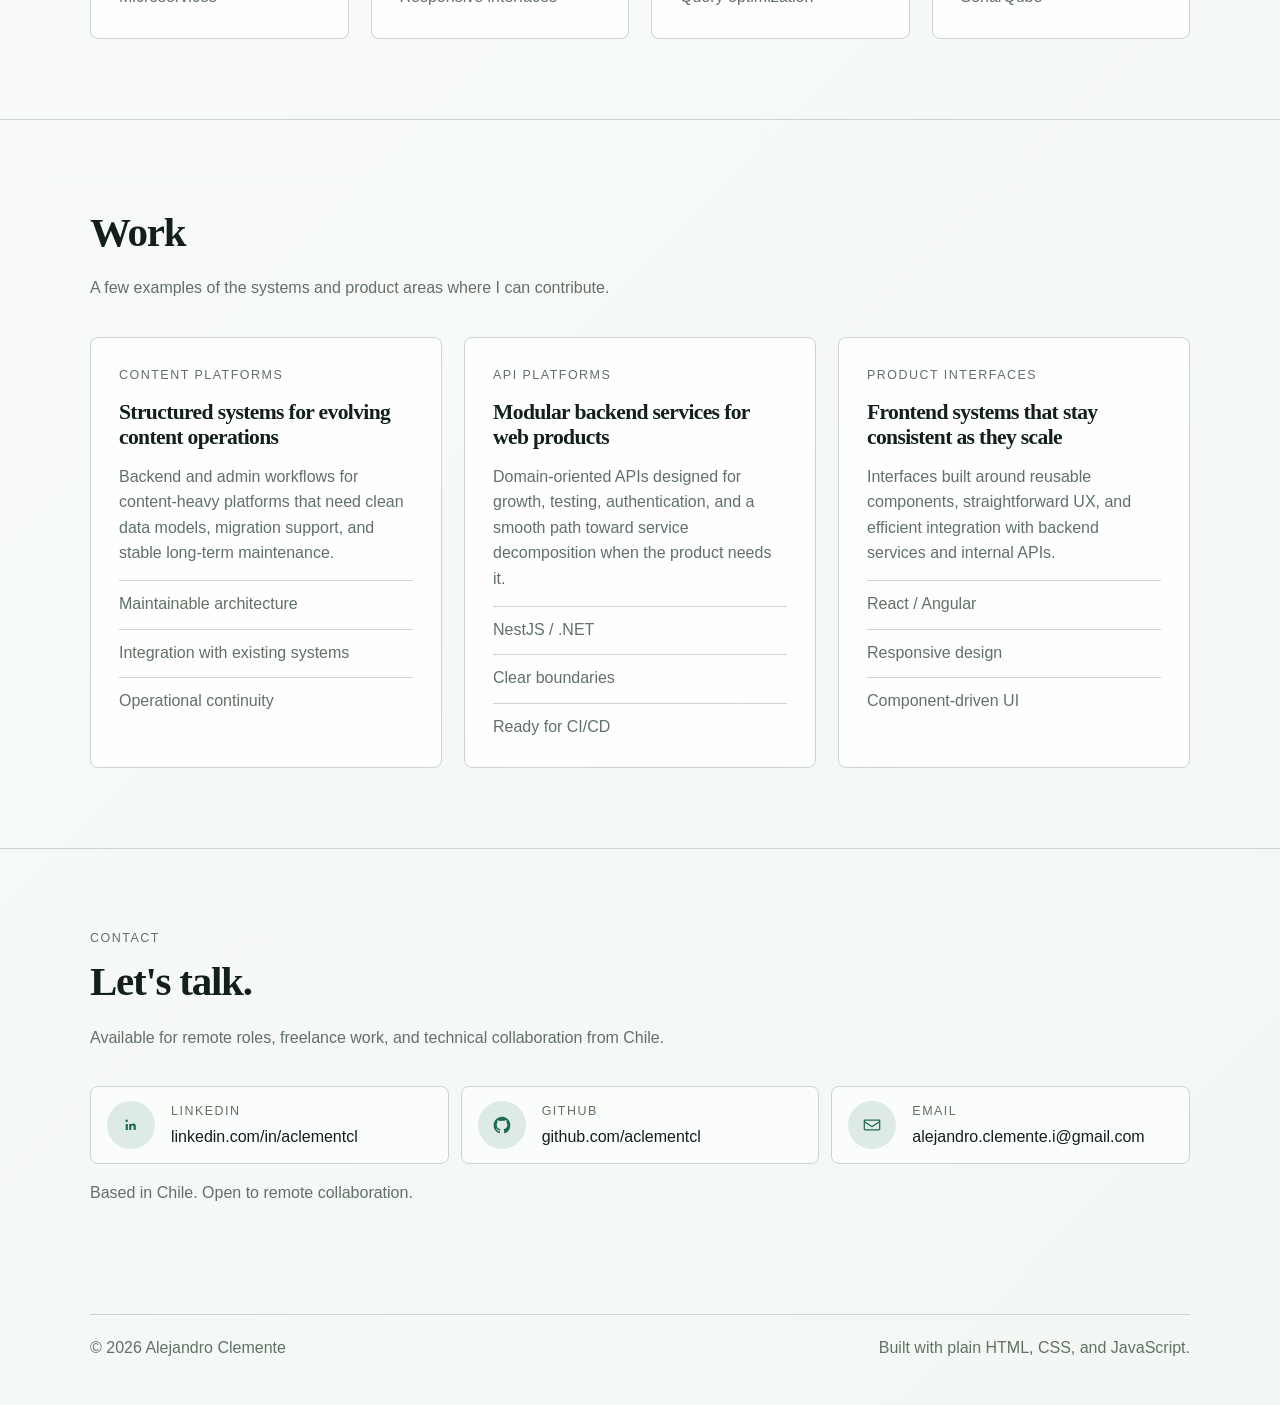
==== commit 44a0273a: "structure changed" ====
--- a/index.html
+++ b/index.html
@@ -17,11 +17,113 @@
         </div>
     </header>
 
-    <main id="app" aria-live="polite"></main>
+    <main id="app" aria-live="polite">
+        <section class="hero">
+            <div class="container hero-wrap">
+                <div class="hero-copy">
+                    <p class="tag" id="hero-eyebrow"></p>
+                    <h1 id="hero-title"></h1>
+                    <p class="hero-text" id="hero-description"></p>
+                    <div class="hero-actions" id="hero-actions"></div>
+                    <div class="hero-stats" aria-label="Core areas" id="hero-stats"></div>
+                </div>
+
+                <aside class="card hero-card">
+                    <p class="eyebrow" id="hero-focus-eyebrow"></p>
+                    <ul class="hero-list" id="hero-focus-list"></ul>
+                </aside>
+            </div>
+        </section>
+
+        <section id="about" class="section">
+            <div class="container">
+                <h2 class="section-title" data-bind="about.title"></h2>
+                <p class="section-subtitle" data-bind="about.subtitle"></p>
+                <div class="grid about-grid" id="about-cards"></div>
+            </div>
+        </section>
+
+        <section id="stack" class="section">
+            <div class="container">
+                <h2 class="section-title" data-bind="stack.title"></h2>
+                <p class="section-subtitle" data-bind="stack.subtitle"></p>
+                <div class="grid skills-grid" id="stack-categories"></div>
+            </div>
+        </section>
+
+        <section id="work" class="section">
+            <div class="container">
+                <h2 class="section-title" data-bind="work.title"></h2>
+                <p class="section-subtitle" data-bind="work.subtitle"></p>
+                <div class="grid projects-grid" id="work-projects"></div>
+            </div>
+        </section>
+
+        <section id="contact" class="section contact-section">
+            <div class="container">
+                <div class="contact-shell">
+                    <p class="eyebrow" data-bind="contact.eyebrow"></p>
+                    <h2 class="section-title" data-bind="contact.title"></h2>
+                    <p class="section-subtitle" data-bind="contact.subtitle"></p>
+                    <div class="contact-links" aria-label="Contact links" id="contact-links"></div>
+                    <p class="contact-note" data-bind="contact.note"></p>
+                </div>
+            </div>
+        </section>
+    </main>
 
     <footer>
         <div class="container footer-wrap" id="site-footer"></div>
     </footer>
+
+    <template id="nav-link-template">
+        <a></a>
+    </template>
+
+    <template id="hero-action-template">
+        <a class="btn"></a>
+    </template>
+
+    <template id="hero-stat-template">
+        <div class="stat">
+            <strong></strong>
+            <span></span>
+        </div>
+    </template>
+
+    <template id="about-card-template">
+        <article class="card">
+            <p class="eyebrow"></p>
+            <h3></h3>
+            <p></p>
+        </article>
+    </template>
+
+    <template id="skill-card-template">
+        <article class="card skill-card">
+            <p class="eyebrow"></p>
+            <ul class="skill-list"></ul>
+        </article>
+    </template>
+
+    <template id="project-card-template">
+        <article class="card project-card">
+            <p class="project-meta"></p>
+            <h3></h3>
+            <p class="project-description"></p>
+            <ul class="project-list"></ul>
+        </article>
+    </template>
+
+    <template id="contact-link-template">
+        <a class="contact-link">
+            <span class="contact-icon" aria-hidden="true"></span>
+            <span class="contact-copy">
+                <span class="contact-platform"></span>
+                <span class="contact-handle"></span>
+            </span>
+        </a>
+    </template>
 
     <noscript>
         <div class="container no-js-message">
--- a/styles.css
+++ b/styles.css
@@ -346,30 +346,12 @@
 .load-error,
 .no-js-message {
     padding: 32px 0;
-}
-
-.load-notice {
-    position: fixed;
-    right: 20px;
-    bottom: 20px;
-    z-index: 30;
-    padding: 10px 14px;
-    border: 1px solid var(--line);
-    border-radius: 999px;
-    background: rgba(251, 253, 251, 0.96);
-    color: var(--muted);
-    font-size: 0.84rem;
-    box-shadow: 0 10px 24px rgba(18, 32, 25, 0.08);
+    color: var(--muted);
 }
 
 .load-error h1 {
     font-size: clamp(2rem, 4vw, 3rem);
     margin: 10px 0 12px;
-}
-
-.load-error p,
-.no-js-message {
-    color: var(--muted);
 }
 
 footer {
@@ -433,9 +415,4 @@
         height: 44px;
     }
 
-    .load-notice {
-        right: 14px;
-        bottom: 14px;
-        max-width: calc(100vw - 28px);
-    }
-}
+}
